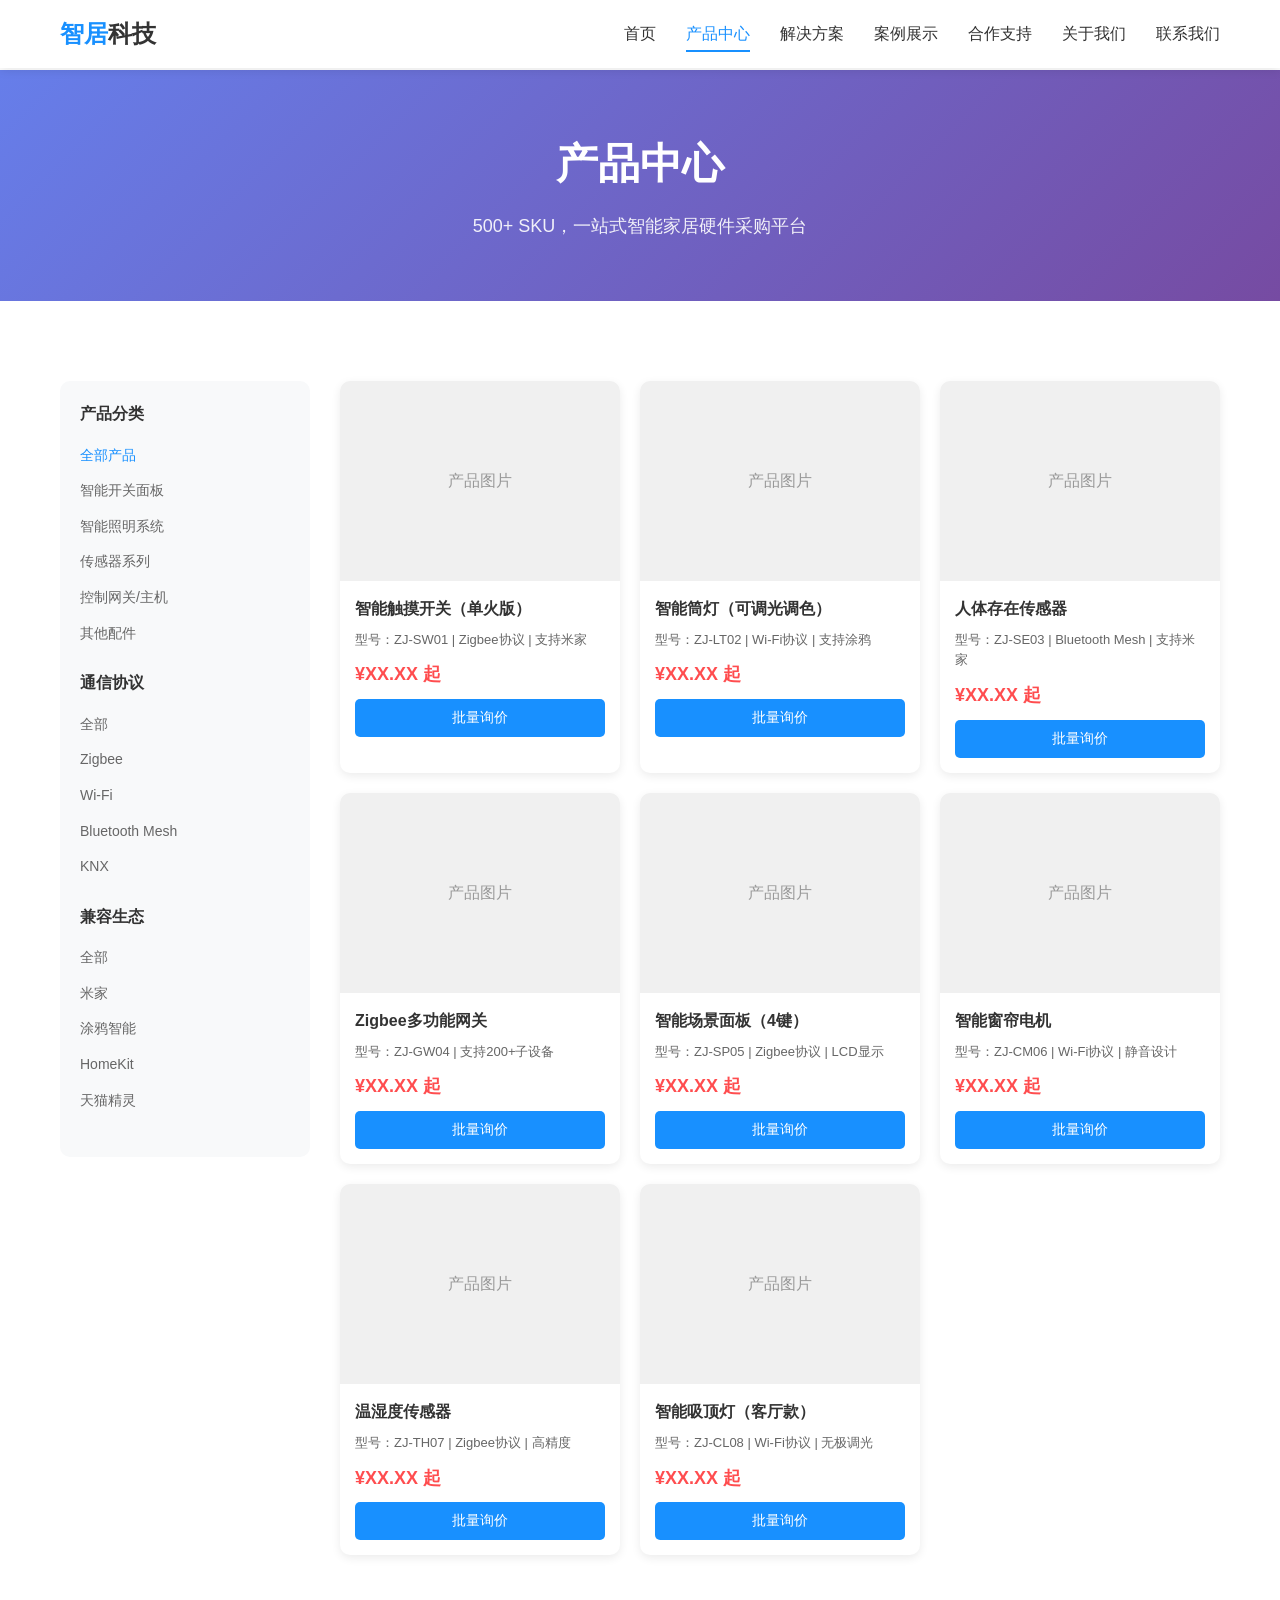
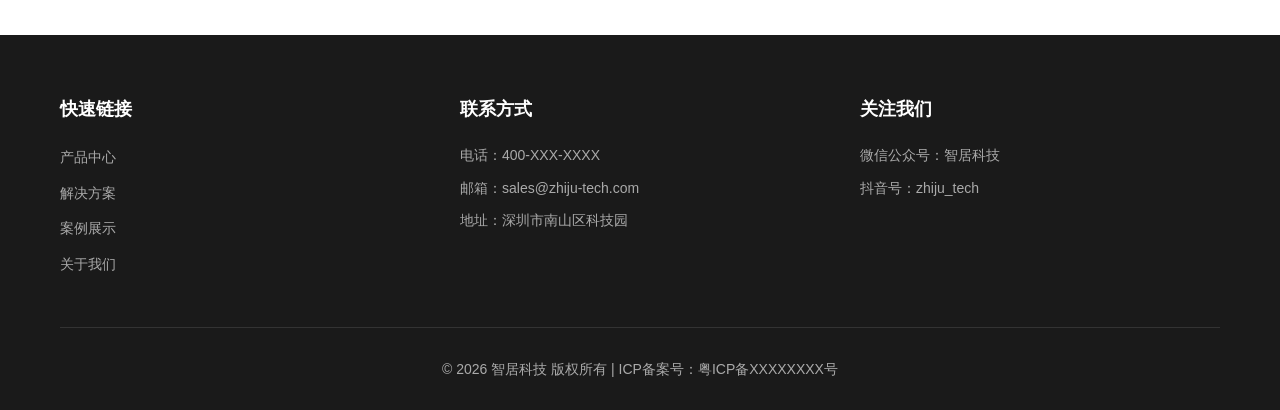
==== products.html @ 7bb169ee "Add files via upload" ====
<!DOCTYPE html>
<html lang="zh-CN">
<head>
    <meta charset="UTF-8">
    <meta name="viewport" content="width=device-width, initial-scale=1.0">
    <title>产品中心 - 智居科技</title>
    <meta name="description" content="智居科技产品中心，提供智能开关、灯具、传感器、网关等全系列产品，支持批量询价。">
    <link rel="stylesheet" href="css/style.css">
</head>
<body>
    <!-- 顶部导航栏 -->
    <header class="header">
        <div class="nav-container">
            <a href="index.html" class="logo">智居<span>科技</span></a>
            <nav>
                <ul class="nav-menu">
                    <li><a href="index.html">首页</a></li>
                    <li><a href="products.html" class="active">产品中心</a></li>
                    <li><a href="solutions.html">解决方案</a></li>
                    <li><a href="cases.html">案例展示</a></li>
                    <li><a href="support.html">合作支持</a></li>
                    <li><a href="about.html">关于我们</a></li>
                    <li><a href="contact.html">联系我们</a></li>
                </ul>
            </nav>
            <div class="mobile-menu-toggle">☰</div>
        </div>
    </header>

    <!-- 页面标题 -->
    <section class="page-header">
        <div class="container">
            <h1>产品中心</h1>
            <p>500+ SKU，一站式智能家居硬件采购平台</p>
        </div>
    </section>

    <!-- 产品列表区 -->
    <section class="page-content">
        <div class="container">
            <div class="products-layout">
                <!-- 左侧筛选栏 -->
                <aside class="filter-sidebar">
                    <div class="filter-group">
                        <h3>产品分类</h3>
                        <ul>
                            <li><a href="#" class="active">全部产品</a></li>
                            <li><a href="#">智能开关面板</a></li>
                            <li><a href="#">智能照明系统</a></li>
                            <li><a href="#">传感器系列</a></li>
                            <li><a href="#">控制网关/主机</a></li>
                            <li><a href="#">其他配件</a></li>
                        </ul>
                    </div>
                    <div class="filter-group">
                        <h3>通信协议</h3>
                        <ul>
                            <li><a href="#">全部</a></li>
                            <li><a href="#">Zigbee</a></li>
                            <li><a href="#">Wi-Fi</a></li>
                            <li><a href="#">Bluetooth Mesh</a></li>
                            <li><a href="#">KNX</a></li>
                        </ul>
                    </div>
                    <div class="filter-group">
                        <h3>兼容生态</h3>
                        <ul>
                            <li><a href="#">全部</a></li>
                            <li><a href="#">米家</a></li>
                            <li><a href="#">涂鸦智能</a></li>
                            <li><a href="#">HomeKit</a></li>
                            <li><a href="#">天猫精灵</a></li>
                        </ul>
                    </div>
                </aside>

                <!-- 产品列表 -->
                <div class="products-grid">
                    <!-- 产品卡片1 -->
                    <div class="product-card">
                        <div class="product-image">产品图片</div>
                        <div class="product-info">
                            <h3>智能触摸开关（单火版）</h3>
                            <p class="product-specs">型号：ZJ-SW01 | Zigbee协议 | 支持米家</p>
                            <p class="product-price">¥XX.XX 起</p>
                            <button class="product-btn">批量询价</button>
                        </div>
                    </div>

                    <!-- 产品卡片2 -->
                    <div class="product-card">
                        <div class="product-image">产品图片</div>
                        <div class="product-info">
                            <h3>智能筒灯（可调光调色）</h3>
                            <p class="product-specs">型号：ZJ-LT02 | Wi-Fi协议 | 支持涂鸦</p>
                            <p class="product-price">¥XX.XX 起</p>
                            <button class="product-btn">批量询价</button>
                        </div>
                    </div>

                    <!-- 产品卡片3 -->
                    <div class="product-card">
                        <div class="product-image">产品图片</div>
                        <div class="product-info">
                            <h3>人体存在传感器</h3>
                            <p class="product-specs">型号：ZJ-SE03 | Bluetooth Mesh | 支持米家</p>
                            <p class="product-price">¥XX.XX 起</p>
                            <button class="product-btn">批量询价</button>
                        </div>
                    </div>

                    <!-- 产品卡片4 -->
                    <div class="product-card">
                        <div class="product-image">产品图片</div>
                        <div class="product-info">
                            <h3>Zigbee多功能网关</h3>
                            <p class="product-specs">型号：ZJ-GW04 | 支持200+子设备</p>
                            <p class="product-price">¥XX.XX 起</p>
                            <button class="product-btn">批量询价</button>
                        </div>
                    </div>

                    <!-- 产品卡片5 -->
                    <div class="product-card">
                        <div class="product-image">产品图片</div>
                        <div class="product-info">
                            <h3>智能场景面板（4键）</h3>
                            <p class="product-specs">型号：ZJ-SP05 | Zigbee协议 | LCD显示</p>
                            <p class="product-price">¥XX.XX 起</p>
                            <button class="product-btn">批量询价</button>
                        </div>
                    </div>

                    <!-- 产品卡片6 -->
                    <div class="product-card">
                        <div class="product-image">产品图片</div>
                        <div class="product-info">
                            <h3>智能窗帘电机</h3>
                            <p class="product-specs">型号：ZJ-CM06 | Wi-Fi协议 | 静音设计</p>
                            <p class="product-price">¥XX.XX 起</p>
                            <button class="product-btn">批量询价</button>
                        </div>
                    </div>

                    <!-- 产品卡片7 -->
                    <div class="product-card">
                        <div class="product-image">产品图片</div>
                        <div class="product-info">
                            <h3>温湿度传感器</h3>
                            <p class="product-specs">型号：ZJ-TH07 | Zigbee协议 | 高精度</p>
                            <p class="product-price">¥XX.XX 起</p>
                            <button class="product-btn">批量询价</button>
                        </div>
                    </div>

                    <!-- 产品卡片8 -->
                    <div class="product-card">
                        <div class="product-image">产品图片</div>
                        <div class="product-info">
                            <h3>智能吸顶灯（客厅款）</h3>
                            <p class="product-specs">型号：ZJ-CL08 | Wi-Fi协议 | 无极调光</p>
                            <p class="product-price">¥XX.XX 起</p>
                            <button class="product-btn">批量询价</button>
                        </div>
                    </div>
                </div>
            </div>
        </div>
    </section>

    <!-- Footer -->
    <footer class="footer">
        <div class="container">
            <div class="footer-content">
                <div class="footer-section">
                    <h3>快速链接</h3>
                    <ul>
                        <li><a href="products.html">产品中心</a></li>
                        <li><a href="solutions.html">解决方案</a></li>
                        <li><a href="cases.html">案例展示</a></li>
                        <li><a href="about.html">关于我们</a></li>
                    </ul>
                </div>
                <div class="footer-section">
                    <h3>联系方式</h3>
                    <p>电话：400-XXX-XXXX</p>
                    <p>邮箱：sales@zhiju-tech.com</p>
                    <p>地址：深圳市南山区科技园</p>
                </div>
                <div class="footer-section">
                    <h3>关注我们</h3>
                    <p>微信公众号：智居科技</p>
                    <p>抖音号：zhiju_tech</p>
                </div>
            </div>
            <div class="footer-bottom">
                <p>&copy; 2026 智居科技 版权所有 | ICP备案号：粤ICP备XXXXXXXX号</p>
            </div>
        </div>
    </footer>

    <script src="js/main.js"></script>
</body>
</html>
---- css/style.css ----
/* 全局样式重置 */
* {
    margin: 0;
    padding: 0;
    box-sizing: border-box;
}

body {
    font-family: 'Microsoft YaHei', 'PingFang SC', Arial, sans-serif;
    line-height: 1.6;
    color: #333;
    background-color: #fff;
}

a {
    text-decoration: none;
    color: inherit;
    transition: color 0.3s ease;
}

ul {
    list-style: none;
}

img {
    max-width: 100%;
    height: auto;
    display: block;
}

.container {
    max-width: 1200px;
    margin: 0 auto;
    padding: 0 20px;
}

/* 顶部导航栏 */
.header {
    background-color: #fff;
    box-shadow: 0 2px 10px rgba(0, 0, 0, 0.1);
    position: fixed;
    width: 100%;
    top: 0;
    left: 0;
    z-index: 1000;
}

.nav-container {
    display: flex;
    justify-content: space-between;
    align-items: center;
    padding: 15px 20px;
    max-width: 1200px;
    margin: 0 auto;
}

.logo {
    font-size: 24px;
    font-weight: bold;
    color: #1890ff;
}

.logo span {
    color: #333;
}

.nav-menu {
    display: flex;
    gap: 30px;
}

.nav-menu li a {
    font-size: 16px;
    color: #333;
    padding: 10px 0;
    position: relative;
}

.nav-menu li a:hover,
.nav-menu li a.active {
    color: #1890ff;
}

.nav-menu li a::after {
    content: '';
    position: absolute;
    bottom: 0;
    left: 0;
    width: 0;
    height: 2px;
    background-color: #1890ff;
    transition: width 0.3s ease;
}

.nav-menu li a:hover::after,
.nav-menu li a.active::after {
    width: 100%;
}

.mobile-menu-toggle {
    display: none;
    font-size: 24px;
    cursor: pointer;
    color: #333;
}

/* 首屏 Banner */
.hero {
    margin-top: 70px;
    background: linear-gradient(135deg, #667eea 0%, #764ba2 100%);
    color: #fff;
    padding: 100px 0;
    text-align: center;
}

.hero h1 {
    font-size: 48px;
    margin-bottom: 20px;
    font-weight: bold;
}

.hero p {
    font-size: 20px;
    margin-bottom: 40px;
    opacity: 0.9;
}

.hero-buttons {
    display: flex;
    gap: 20px;
    justify-content: center;
}

.btn {
    padding: 15px 40px;
    border-radius: 5px;
    font-size: 16px;
    font-weight: bold;
    cursor: pointer;
    transition: all 0.3s ease;
    border: none;
}

.btn-primary {
    background-color: #fff;
    color: #1890ff;
}

.btn-primary:hover {
    background-color: #f0f0f0;
    transform: translateY(-2px);
}

.btn-secondary {
    background-color: transparent;
    color: #fff;
    border: 2px solid #fff;
}

.btn-secondary:hover {
    background-color: #fff;
    color: #1890ff;
}

/* 核心优势区 */
.advantages {
    padding: 80px 0;
    background-color: #f8f9fa;
}

.section-title {
    text-align: center;
    font-size: 36px;
    margin-bottom: 50px;
    color: #333;
}

.advantages-grid {
    display: grid;
    grid-template-columns: repeat(auto-fit, minmax(250px, 1fr));
    gap: 30px;
}

.advantage-card {
    background-color: #fff;
    padding: 40px 30px;
    border-radius: 10px;
    text-align: center;
    box-shadow: 0 5px 15px rgba(0, 0, 0, 0.08);
    transition: transform 0.3s ease;
}

.advantage-card:hover {
    transform: translateY(-10px);
}

.advantage-icon {
    font-size: 48px;
    margin-bottom: 20px;
    color: #1890ff;
}

.advantage-card h3 {
    font-size: 20px;
    margin-bottom: 15px;
    color: #333;
}

.advantage-card p {
    font-size: 14px;
    color: #666;
    line-height: 1.8;
}

/* 产品分类入口 */
.categories {
    padding: 80px 0;
}

.categories-grid {
    display: grid;
    grid-template-columns: repeat(auto-fit, minmax(250px, 1fr));
    gap: 30px;
}

.category-card {
    position: relative;
    border-radius: 10px;
    overflow: hidden;
    box-shadow: 0 5px 15px rgba(0, 0, 0, 0.1);
    transition: transform 0.3s ease;
    height: 300px;
    background-color: #e0e0e0;
    display: flex;
    align-items: center;
    justify-content: center;
}

.category-card:hover {
    transform: scale(1.05);
}

.category-card .category-content {
    text-align: center;
    color: #fff;
    z-index: 2;
    position: relative;
}

.category-card h3 {
    font-size: 24px;
    margin-bottom: 10px;
}

.category-card p {
    font-size: 14px;
    opacity: 0.9;
}

.category-overlay {
    position: absolute;
    top: 0;
    left: 0;
    right: 0;
    bottom: 0;
    background: linear-gradient(to bottom, rgba(0,0,0,0.3), rgba(0,0,0,0.7));
    z-index: 1;
}

/* 案例展示区 */
.cases-section {
    padding: 80px 0;
    background-color: #f8f9fa;
}

.cases-grid {
    display: grid;
    grid-template-columns: repeat(auto-fit, minmax(300px, 1fr));
    gap: 30px;
}

.case-card {
    background-color: #fff;
    border-radius: 10px;
    overflow: hidden;
    box-shadow: 0 5px 15px rgba(0, 0, 0, 0.08);
    transition: transform 0.3s ease;
}

.case-card:hover {
    transform: translateY(-5px);
}

.case-image {
    height: 200px;
    background-color: #ddd;
    display: flex;
    align-items: center;
    justify-content: center;
    color: #999;
}

.case-content {
    padding: 20px;
}

.case-content h3 {
    font-size: 18px;
    margin-bottom: 10px;
    color: #333;
}

.case-content p {
    font-size: 14px;
    color: #666;
    margin-bottom: 15px;
}

.case-link {
    color: #1890ff;
    font-size: 14px;
    font-weight: bold;
}

/* 合作伙伴区 */
.partners {
    padding: 60px 0;
    text-align: center;
}

.partners-logos {
    display: flex;
    justify-content: center;
    align-items: center;
    gap: 40px;
    flex-wrap: wrap;
    margin-top: 30px;
}

.partner-logo {
    width: 120px;
    height: 60px;
    background-color: #f0f0f0;
    border-radius: 5px;
    display: flex;
    align-items: center;
    justify-content: center;
    color: #999;
    font-size: 12px;
}

/* 底部 CTA */
.cta-section {
    padding: 80px 0;
    background: linear-gradient(135deg, #667eea 0%, #764ba2 100%);
    color: #fff;
    text-align: center;
}

.cta-section h2 {
    font-size: 36px;
    margin-bottom: 20px;
}

.cta-section p {
    font-size: 18px;
    margin-bottom: 30px;
    opacity: 0.9;
}

/* Footer */
.footer {
    background-color: #1a1a1a;
    color: #fff;
    padding: 60px 0 30px;
}

.footer-content {
    display: grid;
    grid-template-columns: repeat(auto-fit, minmax(200px, 1fr));
    gap: 40px;
    margin-bottom: 40px;
}

.footer-section h3 {
    font-size: 18px;
    margin-bottom: 20px;
    color: #fff;
}

.footer-section ul li {
    margin-bottom: 10px;
}

.footer-section ul li a {
    color: #aaa;
    font-size: 14px;
    transition: color 0.3s ease;
}

.footer-section ul li a:hover {
    color: #1890ff;
}

.footer-section p {
    color: #aaa;
    font-size: 14px;
    margin-bottom: 10px;
}

.footer-bottom {
    border-top: 1px solid #333;
    padding-top: 30px;
    text-align: center;
    color: #aaa;
    font-size: 14px;
}

/* 页面通用样式 */
.page-header {
    margin-top: 70px;
    background: linear-gradient(135deg, #667eea 0%, #764ba2 100%);
    color: #fff;
    padding: 60px 0;
    text-align: center;
}

.page-header h1 {
    font-size: 42px;
    margin-bottom: 15px;
}

.page-header p {
    font-size: 18px;
    opacity: 0.9;
}

.page-content {
    padding: 80px 0;
}

/* 产品列表页样式 */
.products-layout {
    display: grid;
    grid-template-columns: 250px 1fr;
    gap: 30px;
}

.filter-sidebar {
    background-color: #f8f9fa;
    padding: 20px;
    border-radius: 10px;
    height: fit-content;
}

.filter-group {
    margin-bottom: 25px;
}

.filter-group h3 {
    font-size: 16px;
    margin-bottom: 15px;
    color: #333;
}

.filter-group ul li {
    margin-bottom: 10px;
}

.filter-group ul li a {
    color: #666;
    font-size: 14px;
    transition: color 0.3s ease;
}

.filter-group ul li a:hover,
.filter-group ul li a.active {
    color: #1890ff;
}

.products-grid {
    display: grid;
    grid-template-columns: repeat(auto-fill, minmax(250px, 1fr));
    gap: 20px;
}

.product-card {
    background-color: #fff;
    border-radius: 10px;
    overflow: hidden;
    box-shadow: 0 3px 10px rgba(0, 0, 0, 0.08);
    transition: transform 0.3s ease;
}

.product-card:hover {
    transform: translateY(-5px);
    box-shadow: 0 5px 20px rgba(0, 0, 0, 0.12);
}

.product-image {
    height: 200px;
    background-color: #f0f0f0;
    display: flex;
    align-items: center;
    justify-content: center;
    color: #999;
}

.product-info {
    padding: 15px;
}

.product-info h3 {
    font-size: 16px;
    margin-bottom: 8px;
    color: #333;
}

.product-specs {
    font-size: 13px;
    color: #666;
    margin-bottom: 10px;
}

.product-price {
    font-size: 18px;
    color: #ff4d4f;
    font-weight: bold;
    margin-bottom: 10px;
}

.product-btn {
    width: 100%;
    padding: 10px;
    background-color: #1890ff;
    color: #fff;
    border: none;
    border-radius: 5px;
    cursor: pointer;
    font-size: 14px;
    transition: background-color 0.3s ease;
}

.product-btn:hover {
    background-color: #096dd9;
}

/* 解决方案页样式 */
.solutions-grid {
    display: grid;
    grid-template-columns: repeat(auto-fit, minmax(300px, 1fr));
    gap: 30px;
}

.solution-card {
    background-color: #fff;
    border-radius: 10px;
    overflow: hidden;
    box-shadow: 0 5px 15px rgba(0, 0, 0, 0.08);
    transition: transform 0.3s ease;
}

.solution-card:hover {
    transform: translateY(-5px);
}

.solution-image {
    height: 220px;
    background-color: #e0e0e0;
    display: flex;
    align-items: center;
    justify-content: center;
    color: #999;
}

.solution-content {
    padding: 25px;
}

.solution-content h3 {
    font-size: 20px;
    margin-bottom: 15px;
    color: #333;
}

.solution-content p {
    font-size: 14px;
    color: #666;
    margin-bottom: 20px;
    line-height: 1.8;
}

.solution-features {
    margin-bottom: 20px;
}

.solution-features li {
    font-size: 14px;
    color: #666;
    margin-bottom: 8px;
    padding-left: 20px;
    position: relative;
}

.solution-features li::before {
    content: '✓';
    position: absolute;
    left: 0;
    color: #52c41a;
    font-weight: bold;
}

/* 案例详情页样式 */
.case-detail {
    max-width: 900px;
    margin: 0 auto;
}

.case-detail-header {
    margin-bottom: 40px;
}

.case-detail-header h2 {
    font-size: 32px;
    margin-bottom: 15px;
    color: #333;
}

.case-meta {
    display: flex;
    gap: 30px;
    color: #666;
    font-size: 14px;
    margin-bottom: 20px;
}

.case-images {
    display: grid;
    grid-template-columns: repeat(auto-fit, minmax(300px, 1fr));
    gap: 20px;
    margin-bottom: 40px;
}

.case-image-large {
    height: 300px;
    background-color: #f0f0f0;
    border-radius: 10px;
    display: flex;
    align-items: center;
    justify-content: center;
    color: #999;
}

.case-section {
    margin-bottom: 40px;
}

.case-section h3 {
    font-size: 24px;
    margin-bottom: 20px;
    color: #333;
    border-left: 4px solid #1890ff;
    padding-left: 15px;
}

.case-section p {
    font-size: 16px;
    color: #666;
    line-height: 1.8;
    margin-bottom: 15px;
}

.case-results {
    background-color: #f8f9fa;
    padding: 30px;
    border-radius: 10px;
    margin-top: 30px;
}

.result-item {
    display: flex;
    align-items: center;
    gap: 15px;
    margin-bottom: 20px;
}

.result-number {
    font-size: 36px;
    font-weight: bold;
    color: #1890ff;
}

.result-label {
    font-size: 14px;
    color: #666;
}

/* 联系我们页样式 */
.contact-layout {
    display: grid;
    grid-template-columns: 1fr 1fr;
    gap: 50px;
}

.contact-info-section h2 {
    font-size: 28px;
    margin-bottom: 30px;
    color: #333;
}

.contact-item {
    display: flex;
    gap: 15px;
    margin-bottom: 25px;
}

.contact-icon {
    font-size: 24px;
    color: #1890ff;
    width: 40px;
    height: 40px;
    background-color: #e6f7ff;
    border-radius: 50%;
    display: flex;
    align-items: center;
    justify-content: center;
}

.contact-text h3 {
    font-size: 16px;
    margin-bottom: 5px;
    color: #333;
}

.contact-text p {
    font-size: 14px;
    color: #666;
}

.contact-form-section {
    background-color: #f8f9fa;
    padding: 40px;
    border-radius: 10px;
}

.contact-form-section h2 {
    font-size: 24px;
    margin-bottom: 30px;
    color: #333;
}

.form-group {
    margin-bottom: 20px;
}

.form-group label {
    display: block;
    font-size: 14px;
    color: #333;
    margin-bottom: 8px;
}

.form-group input,
.form-group textarea,
.form-group select {
    width: 100%;
    padding: 12px;
    border: 1px solid #ddd;
    border-radius: 5px;
    font-size: 14px;
    transition: border-color 0.3s ease;
}

.form-group input:focus,
.form-group textarea:focus,
.form-group select:focus {
    outline: none;
    border-color: #1890ff;
}

.form-group textarea {
    resize: vertical;
    min-height: 120px;
}

.submit-btn {
    width: 100%;
    padding: 15px;
    background-color: #1890ff;
    color: #fff;
    border: none;
    border-radius: 5px;
    font-size: 16px;
    font-weight: bold;
    cursor: pointer;
    transition: background-color 0.3s ease;
}

.submit-btn:hover {
    background-color: #096dd9;
}

.map-container {
    margin-top: 40px;
    height: 400px;
    background-color: #f0f0f0;
    border-radius: 10px;
    display: flex;
    align-items: center;
    justify-content: center;
    color: #999;
}

/* 响应式设计 */
@media (max-width: 768px) {
    .nav-menu {
        display: none;
        position: absolute;
        top: 70px;
        left: 0;
        right: 0;
        background-color: #fff;
        flex-direction: column;
        padding: 20px;
        box-shadow: 0 5px 10px rgba(0, 0, 0, 0.1);
    }

    .nav-menu.active {
        display: flex;
    }

    .mobile-menu-toggle {
        display: block;
    }

    .hero h1 {
        font-size: 32px;
    }

    .hero p {
        font-size: 16px;
    }

    .hero-buttons {
        flex-direction: column;
        align-items: center;
    }

    .products-layout {
        grid-template-columns: 1fr;
    }

    .filter-sidebar {
        order: -1;
    }

    .contact-layout {
        grid-template-columns: 1fr;
    }

    .section-title {
        font-size: 28px;
    }
}
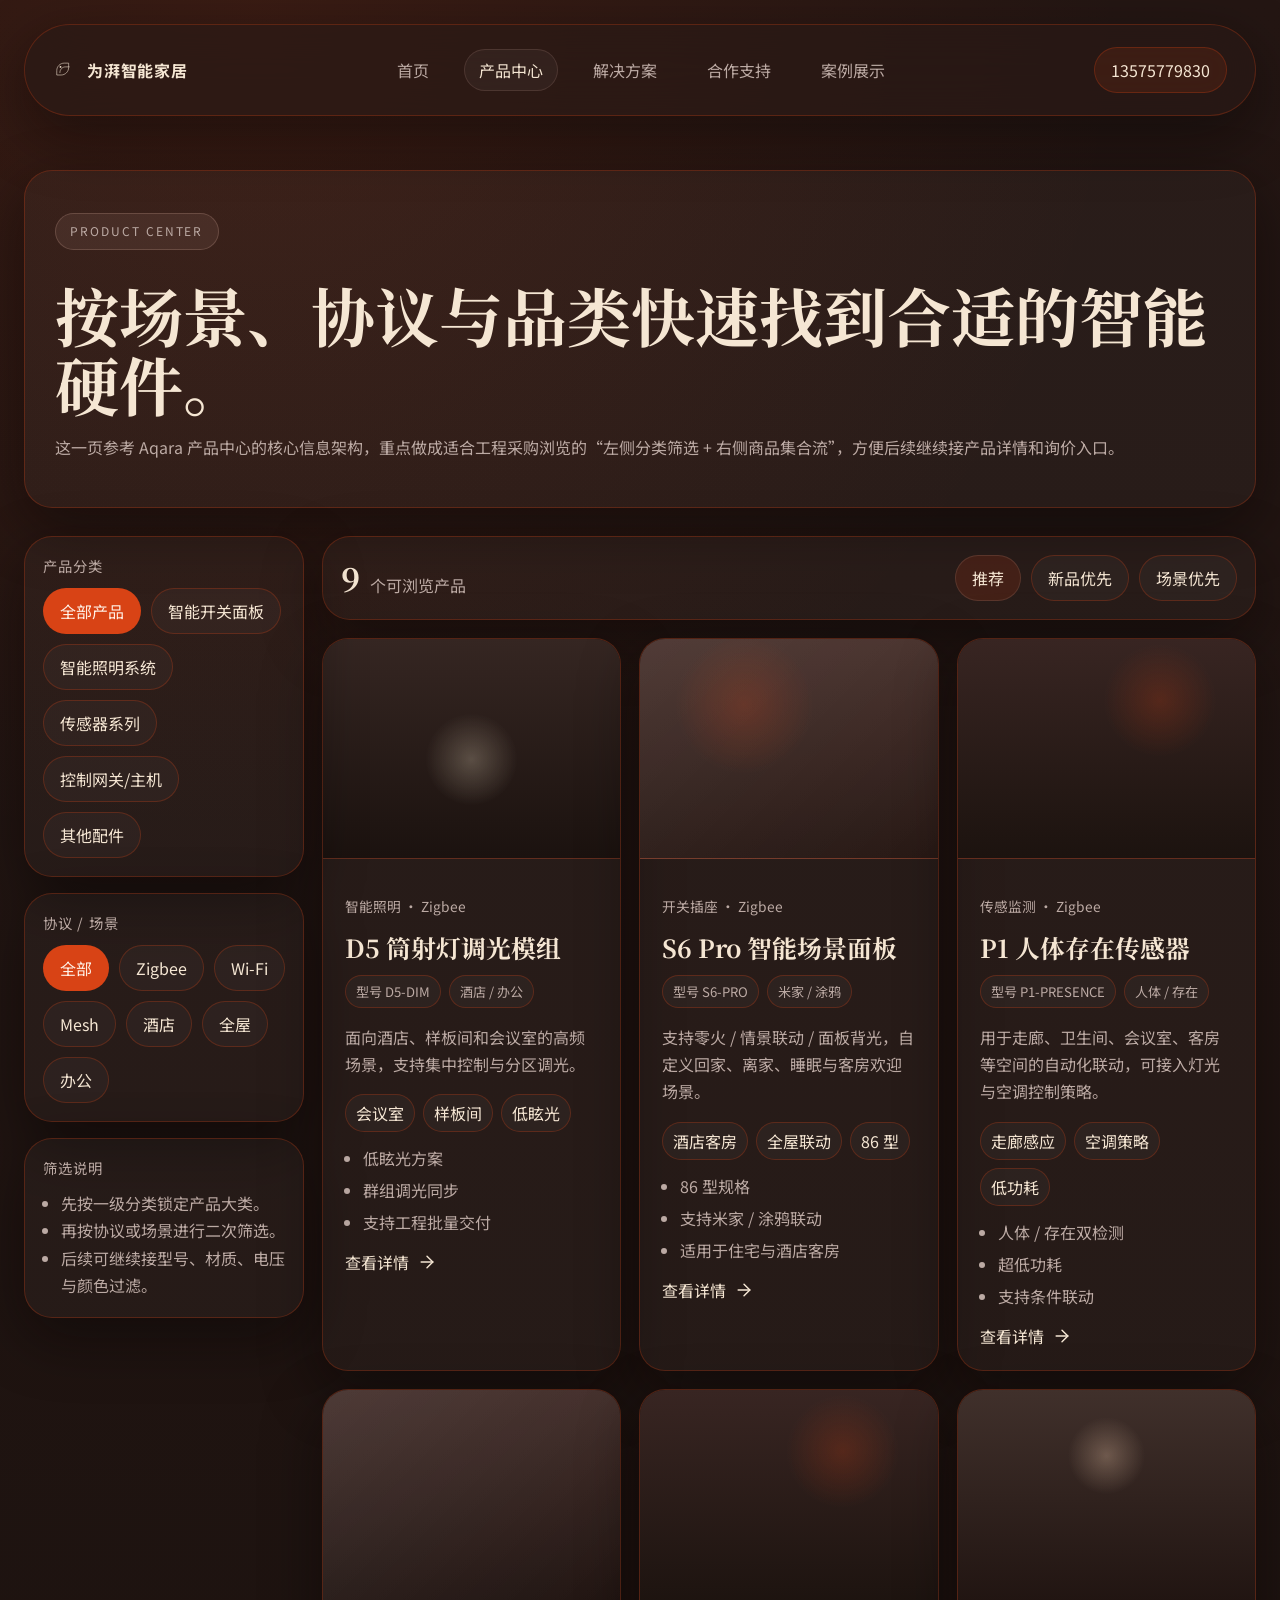
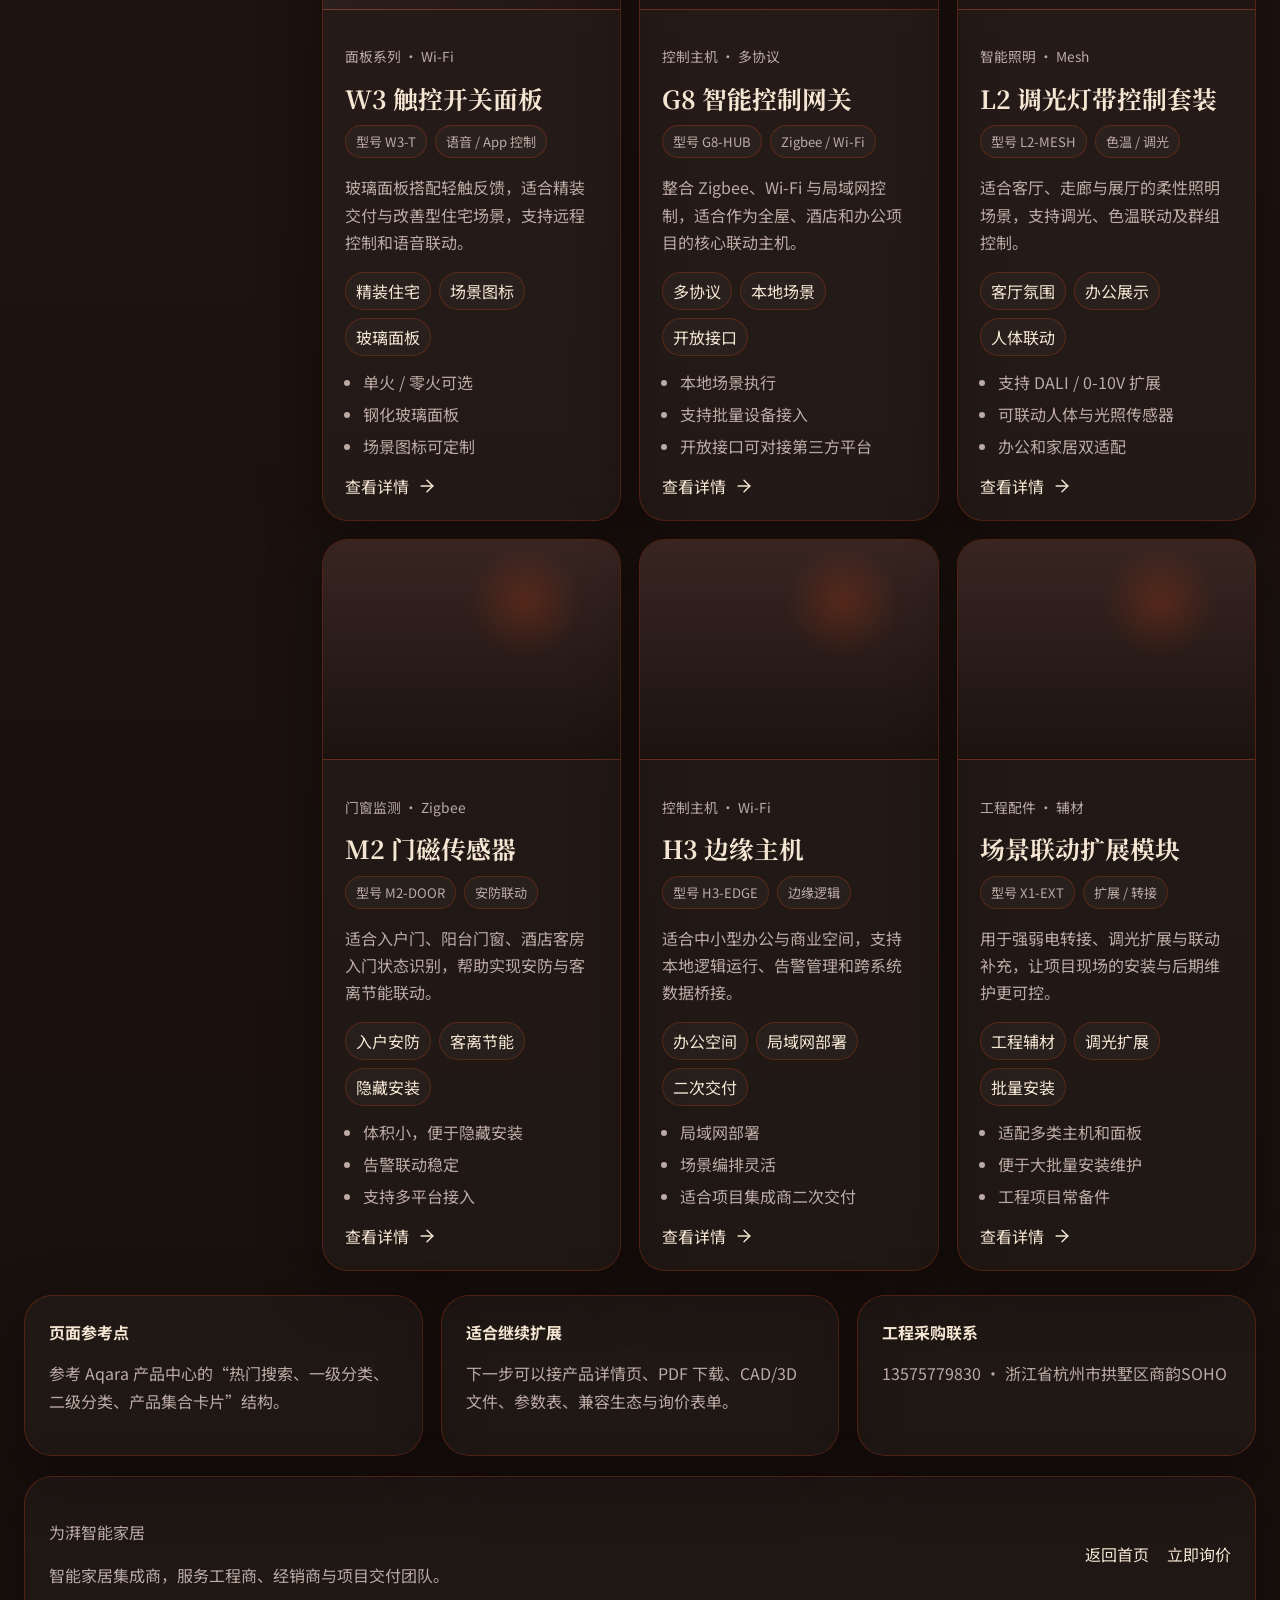
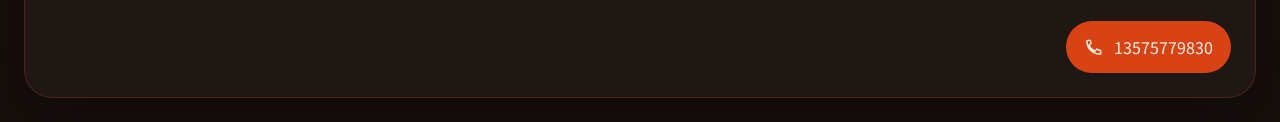
==== commit c990dd40: "Unify site navigation and add products page" ====
--- a/products.html
+++ b/products.html
@@ -1,204 +1,383 @@
 <!DOCTYPE html>
 <html lang="zh-CN">
 <head>
-    <meta charset="UTF-8">
-    <meta name="viewport" content="width=device-width, initial-scale=1.0">
-    <title>产品中心 - 智居科技</title>
-    <meta name="description" content="智居科技产品中心，提供智能开关、灯具、传感器、网关等全系列产品，支持批量询价。">
-    <link rel="stylesheet" href="css/style.css">
+  <meta charset="UTF-8">
+  <meta name="viewport" content="width=device-width, initial-scale=1.0">
+  <title>产品中心 | 为湃智能家居</title>
+  <meta name="description" content="为湃智能家居产品中心，覆盖智能开关面板、智能照明系统、传感器系列、控制网关/主机及工程配套附件，支持按协议、场景与品类快速筛选。">
+  <meta name="keywords" content="产品中心,智能开关,智能照明,传感器,网关,智能家居集成商">
+  <link rel="preconnect" href="https://fonts.googleapis.com">
+  <link rel="preconnect" href="https://fonts.gstatic.com" crossorigin>
+  <link href="https://fonts.googleapis.com/css2?family=Noto+Sans+SC:wght@400;500;700&family=Noto+Serif+SC:wght@500;700&family=Playfair+Display:wght@600;700&display=swap" rel="stylesheet">
+  <link rel="stylesheet" href="./products.css">
 </head>
 <body>
-    <!-- 顶部导航栏 -->
-    <header class="header">
-        <div class="nav-container">
-            <a href="index.html" class="logo">智居<span>科技</span></a>
-            <nav>
-                <ul class="nav-menu">
-                    <li><a href="index.html">首页</a></li>
-                    <li><a href="products.html" class="active">产品中心</a></li>
-                    <li><a href="solutions.html">解决方案</a></li>
-                    <li><a href="cases.html">案例展示</a></li>
-                    <li><a href="support.html">合作支持</a></li>
-                    <li><a href="about.html">关于我们</a></li>
-                    <li><a href="contact.html">联系我们</a></li>
-                </ul>
-            </nav>
-            <div class="mobile-menu-toggle">☰</div>
-        </div>
+  <svg xmlns="http://www.w3.org/2000/svg" style="display:none">
+    <symbol id="logo-mark" viewBox="0 0 64 64" fill="none">
+      <path d="M12 34C12 20.745 22.745 10 36 10H50V24C50 37.255 39.255 48 26 48H12V34Z" stroke="currentColor" stroke-width="1.8"/>
+      <path d="M22 40C22 30.059 30.059 22 40 22H52" stroke="currentColor" stroke-width="1.8" stroke-linecap="round"/>
+      <circle cx="24" cy="22" r="3" fill="currentColor"/>
+    </symbol>
+    <symbol id="nav-toggle" viewBox="0 0 24 24" fill="none">
+      <path d="M4 7H20" stroke="currentColor" stroke-width="1.8" stroke-linecap="round"/>
+      <path d="M4 12H20" stroke="currentColor" stroke-width="1.8" stroke-linecap="round"/>
+      <path d="M8 17H20" stroke="currentColor" stroke-width="1.8" stroke-linecap="round"/>
+    </symbol>
+    <symbol id="icon-search" viewBox="0 0 24 24" fill="none">
+      <circle cx="11" cy="11" r="6.5" stroke="currentColor" stroke-width="1.7"/>
+      <path d="M16 16L20 20" stroke="currentColor" stroke-width="1.7" stroke-linecap="round"/>
+    </symbol>
+    <symbol id="icon-arrow" viewBox="0 0 24 24" fill="none">
+      <path d="M5 12H19" stroke="currentColor" stroke-width="1.7" stroke-linecap="round"/>
+      <path d="M12 5L19 12L12 19" stroke="currentColor" stroke-width="1.7" stroke-linecap="round" stroke-linejoin="round"/>
+    </symbol>
+    <symbol id="icon-phone" viewBox="0 0 24 24" fill="none">
+      <path d="M7.5 4H4.5C3.948 4 3.5 4.448 3.5 5C3.5 13.56 10.44 20.5 19 20.5C19.552 20.5 20 20.052 20 19.5V16.5L15.5 14.5L13 17C9.9 15.7 7.3 13.1 6 10L8.5 7.5L7.5 4Z" stroke="currentColor" stroke-width="1.7" stroke-linecap="round" stroke-linejoin="round"/>
+    </symbol>
+  </svg>
+
+  <div class="catalog-page">
+    <header class="catalog-topbar">
+      <a class="catalog-brand" href="./index.html">
+        <svg aria-hidden="true"><use href="#logo-mark"></use></svg>
+        <span>为湃智能家居</span>
+      </a>
+      <nav class="catalog-nav">
+        <a href="./index.html">首页</a>
+        <a href="./products.html" class="is-active">产品中心</a>
+        <a href="./index.html#solutions">解决方案</a>
+        <a href="./index.html#partners">合作支持</a>
+        <a href="./index.html#cases">案例展示</a>
+      </nav>
+      <a class="catalog-call" href="tel:13575779830">13575779830</a>
+      <button class="catalog-menu-toggle" type="button" aria-expanded="false" aria-label="打开菜单">
+        <svg aria-hidden="true"><use href="#nav-toggle"></use></svg>
+      </button>
     </header>
 
-    <!-- 页面标题 -->
-    <section class="page-header">
-        <div class="container">
-            <h1>产品中心</h1>
-            <p>500+ SKU，一站式智能家居硬件采购平台</p>
-        </div>
-    </section>
-
-    <!-- 产品列表区 -->
-    <section class="page-content">
-        <div class="container">
-            <div class="products-layout">
-                <!-- 左侧筛选栏 -->
-                <aside class="filter-sidebar">
-                    <div class="filter-group">
-                        <h3>产品分类</h3>
-                        <ul>
-                            <li><a href="#" class="active">全部产品</a></li>
-                            <li><a href="#">智能开关面板</a></li>
-                            <li><a href="#">智能照明系统</a></li>
-                            <li><a href="#">传感器系列</a></li>
-                            <li><a href="#">控制网关/主机</a></li>
-                            <li><a href="#">其他配件</a></li>
-                        </ul>
-                    </div>
-                    <div class="filter-group">
-                        <h3>通信协议</h3>
-                        <ul>
-                            <li><a href="#">全部</a></li>
-                            <li><a href="#">Zigbee</a></li>
-                            <li><a href="#">Wi-Fi</a></li>
-                            <li><a href="#">Bluetooth Mesh</a></li>
-                            <li><a href="#">KNX</a></li>
-                        </ul>
-                    </div>
-                    <div class="filter-group">
-                        <h3>兼容生态</h3>
-                        <ul>
-                            <li><a href="#">全部</a></li>
-                            <li><a href="#">米家</a></li>
-                            <li><a href="#">涂鸦智能</a></li>
-                            <li><a href="#">HomeKit</a></li>
-                            <li><a href="#">天猫精灵</a></li>
-                        </ul>
-                    </div>
-                </aside>
-
-                <!-- 产品列表 -->
-                <div class="products-grid">
-                    <!-- 产品卡片1 -->
-                    <div class="product-card">
-                        <div class="product-image">产品图片</div>
-                        <div class="product-info">
-                            <h3>智能触摸开关（单火版）</h3>
-                            <p class="product-specs">型号：ZJ-SW01 | Zigbee协议 | 支持米家</p>
-                            <p class="product-price">¥XX.XX 起</p>
-                            <button class="product-btn">批量询价</button>
-                        </div>
-                    </div>
-
-                    <!-- 产品卡片2 -->
-                    <div class="product-card">
-                        <div class="product-image">产品图片</div>
-                        <div class="product-info">
-                            <h3>智能筒灯（可调光调色）</h3>
-                            <p class="product-specs">型号：ZJ-LT02 | Wi-Fi协议 | 支持涂鸦</p>
-                            <p class="product-price">¥XX.XX 起</p>
-                            <button class="product-btn">批量询价</button>
-                        </div>
-                    </div>
-
-                    <!-- 产品卡片3 -->
-                    <div class="product-card">
-                        <div class="product-image">产品图片</div>
-                        <div class="product-info">
-                            <h3>人体存在传感器</h3>
-                            <p class="product-specs">型号：ZJ-SE03 | Bluetooth Mesh | 支持米家</p>
-                            <p class="product-price">¥XX.XX 起</p>
-                            <button class="product-btn">批量询价</button>
-                        </div>
-                    </div>
-
-                    <!-- 产品卡片4 -->
-                    <div class="product-card">
-                        <div class="product-image">产品图片</div>
-                        <div class="product-info">
-                            <h3>Zigbee多功能网关</h3>
-                            <p class="product-specs">型号：ZJ-GW04 | 支持200+子设备</p>
-                            <p class="product-price">¥XX.XX 起</p>
-                            <button class="product-btn">批量询价</button>
-                        </div>
-                    </div>
-
-                    <!-- 产品卡片5 -->
-                    <div class="product-card">
-                        <div class="product-image">产品图片</div>
-                        <div class="product-info">
-                            <h3>智能场景面板（4键）</h3>
-                            <p class="product-specs">型号：ZJ-SP05 | Zigbee协议 | LCD显示</p>
-                            <p class="product-price">¥XX.XX 起</p>
-                            <button class="product-btn">批量询价</button>
-                        </div>
-                    </div>
-
-                    <!-- 产品卡片6 -->
-                    <div class="product-card">
-                        <div class="product-image">产品图片</div>
-                        <div class="product-info">
-                            <h3>智能窗帘电机</h3>
-                            <p class="product-specs">型号：ZJ-CM06 | Wi-Fi协议 | 静音设计</p>
-                            <p class="product-price">¥XX.XX 起</p>
-                            <button class="product-btn">批量询价</button>
-                        </div>
-                    </div>
-
-                    <!-- 产品卡片7 -->
-                    <div class="product-card">
-                        <div class="product-image">产品图片</div>
-                        <div class="product-info">
-                            <h3>温湿度传感器</h3>
-                            <p class="product-specs">型号：ZJ-TH07 | Zigbee协议 | 高精度</p>
-                            <p class="product-price">¥XX.XX 起</p>
-                            <button class="product-btn">批量询价</button>
-                        </div>
-                    </div>
-
-                    <!-- 产品卡片8 -->
-                    <div class="product-card">
-                        <div class="product-image">产品图片</div>
-                        <div class="product-info">
-                            <h3>智能吸顶灯（客厅款）</h3>
-                            <p class="product-specs">型号：ZJ-CL08 | Wi-Fi协议 | 无极调光</p>
-                            <p class="product-price">¥XX.XX 起</p>
-                            <button class="product-btn">批量询价</button>
-                        </div>
-                    </div>
-                </div>
+    <div class="catalog-nav-overlay" aria-hidden="true">
+      <div class="catalog-nav-overlay__inner">
+        <a href="./index.html" class="catalog-nav-item">首页</a>
+        <a href="./products.html" class="catalog-nav-item">产品中心</a>
+        <a href="./index.html#solutions" class="catalog-nav-item">解决方案</a>
+        <a href="./index.html#partners" class="catalog-nav-item">合作支持</a>
+        <a href="./index.html#cases" class="catalog-nav-item">案例展示</a>
+        <a href="./index.html#contact" class="catalog-nav-item">立即询价</a>
+      </div>
+    </div>
+
+    <main>
+      <section class="catalog-hero">
+        <div class="catalog-hero__copy">
+          <p class="eyebrow">PRODUCT CENTER</p>
+          <h1>按场景、协议与品类快速找到合适的智能硬件。</h1>
+          <p>这一页参考 Aqara 产品中心的核心信息架构，重点做成适合工程采购浏览的“左侧分类筛选 + 右侧商品集合流”，方便后续继续接产品详情和询价入口。</p>
+        </div>
+      </section>
+
+      <section class="catalog-shell">
+        <aside class="catalog-sidebar">
+          <div class="filter-block">
+            <p class="filter-block__title">产品分类</p>
+            <div class="primary-tabs">
+              <button class="tab-button is-active" data-filter="all">全部产品</button>
+              <button class="tab-button" data-filter="switch">智能开关面板</button>
+              <button class="tab-button" data-filter="lighting">智能照明系统</button>
+              <button class="tab-button" data-filter="sensor">传感器系列</button>
+              <button class="tab-button" data-filter="gateway">控制网关/主机</button>
+              <button class="tab-button" data-filter="accessory">其他配件</button>
             </div>
-        </div>
-    </section>
-
-    <!-- Footer -->
-    <footer class="footer">
-        <div class="container">
-            <div class="footer-content">
-                <div class="footer-section">
-                    <h3>快速链接</h3>
-                    <ul>
-                        <li><a href="products.html">产品中心</a></li>
-                        <li><a href="solutions.html">解决方案</a></li>
-                        <li><a href="cases.html">案例展示</a></li>
-                        <li><a href="about.html">关于我们</a></li>
-                    </ul>
-                </div>
-                <div class="footer-section">
-                    <h3>联系方式</h3>
-                    <p>电话：400-XXX-XXXX</p>
-                    <p>邮箱：sales@zhiju-tech.com</p>
-                    <p>地址：深圳市南山区科技园</p>
-                </div>
-                <div class="footer-section">
-                    <h3>关注我们</h3>
-                    <p>微信公众号：智居科技</p>
-                    <p>抖音号：zhiju_tech</p>
-                </div>
+          </div>
+
+          <div class="filter-block">
+            <p class="filter-block__title">协议 / 场景</p>
+            <div class="sub-tabs">
+              <button class="chip is-active" data-sub="all">全部</button>
+              <button class="chip" data-sub="zigbee">Zigbee</button>
+              <button class="chip" data-sub="wifi">Wi‑Fi</button>
+              <button class="chip" data-sub="mesh">Mesh</button>
+              <button class="chip" data-sub="hotel">酒店</button>
+              <button class="chip" data-sub="home">全屋</button>
+              <button class="chip" data-sub="office">办公</button>
             </div>
-            <div class="footer-bottom">
-                <p>&copy; 2026 智居科技 版权所有 | ICP备案号：粤ICP备XXXXXXXX号</p>
+          </div>
+
+          <div class="filter-block filter-block--notes">
+            <p class="filter-block__title">筛选说明</p>
+            <ul>
+              <li>先按一级分类锁定产品大类。</li>
+              <li>再按协议或场景进行二次筛选。</li>
+              <li>后续可继续接型号、材质、电压与颜色过滤。</li>
+            </ul>
+          </div>
+        </aside>
+
+        <div class="catalog-main">
+          <section class="catalog-toolbar">
+            <div class="catalog-toolbar__meta">
+              <strong id="resultCount">9</strong>
+              <span>个可浏览产品</span>
             </div>
-        </div>
+            <div class="catalog-toolbar__actions">
+              <button class="sort-button is-active" data-sort="default">推荐</button>
+              <button class="sort-button" data-sort="new">新品优先</button>
+              <button class="sort-button" data-sort="scene">场景优先</button>
+            </div>
+          </section>
+
+          <section class="catalog-grid" id="catalogGrid">
+            <article class="product-card" data-category="switch" data-sub="zigbee hotel home" data-order="2">
+              <div class="product-card__visual visual-switch"></div>
+              <div class="product-card__body">
+                <p class="product-card__tag">开关插座 · Zigbee</p>
+                <h3>S6 Pro 智能场景面板</h3>
+                <div class="product-card__meta">
+                  <span>型号 S6-PRO</span>
+                  <span>米家 / 涂鸦</span>
+                </div>
+                <p>支持零火 / 情景联动 / 面板背光，自定义回家、离家、睡眠与客房欢迎场景。</p>
+                <div class="product-card__chips">
+                  <span>酒店客房</span>
+                  <span>全屋联动</span>
+                  <span>86 型</span>
+                </div>
+                <ul>
+                  <li>86 型规格</li>
+                  <li>支持米家 / 涂鸦联动</li>
+                  <li>适用于住宅与酒店客房</li>
+                </ul>
+                <a href="#contactPanel">查看详情 <svg aria-hidden="true"><use href="#icon-arrow"></use></svg></a>
+              </div>
+            </article>
+
+            <article class="product-card" data-category="switch" data-sub="wifi home" data-order="4">
+              <div class="product-card__visual visual-panel"></div>
+              <div class="product-card__body">
+                <p class="product-card__tag">面板系列 · Wi‑Fi</p>
+                <h3>W3 触控开关面板</h3>
+                <div class="product-card__meta">
+                  <span>型号 W3-T</span>
+                  <span>语音 / App 控制</span>
+                </div>
+                <p>玻璃面板搭配轻触反馈，适合精装交付与改善型住宅场景，支持远程控制和语音联动。</p>
+                <div class="product-card__chips">
+                  <span>精装住宅</span>
+                  <span>场景图标</span>
+                  <span>玻璃面板</span>
+                </div>
+                <ul>
+                  <li>单火 / 零火可选</li>
+                  <li>钢化玻璃面板</li>
+                  <li>场景图标可定制</li>
+                </ul>
+                <a href="#contactPanel">查看详情 <svg aria-hidden="true"><use href="#icon-arrow"></use></svg></a>
+              </div>
+            </article>
+
+            <article class="product-card" data-category="lighting" data-sub="mesh home office" data-order="6">
+              <div class="product-card__visual visual-light"></div>
+              <div class="product-card__body">
+                <p class="product-card__tag">智能照明 · Mesh</p>
+                <h3>L2 调光灯带控制套装</h3>
+                <div class="product-card__meta">
+                  <span>型号 L2-MESH</span>
+                  <span>色温 / 调光</span>
+                </div>
+                <p>适合客厅、走廊与展厅的柔性照明场景，支持调光、色温联动及群组控制。</p>
+                <div class="product-card__chips">
+                  <span>客厅氛围</span>
+                  <span>办公展示</span>
+                  <span>人体联动</span>
+                </div>
+                <ul>
+                  <li>支持 DALI / 0-10V 扩展</li>
+                  <li>可联动人体与光照传感器</li>
+                  <li>办公和家居双适配</li>
+                </ul>
+                <a href="#contactPanel">查看详情 <svg aria-hidden="true"><use href="#icon-arrow"></use></svg></a>
+              </div>
+            </article>
+
+            <article class="product-card" data-category="lighting" data-sub="zigbee hotel office" data-order="1">
+              <div class="product-card__visual visual-downlight"></div>
+              <div class="product-card__body">
+                <p class="product-card__tag">智能照明 · Zigbee</p>
+                <h3>D5 筒射灯调光模组</h3>
+                <div class="product-card__meta">
+                  <span>型号 D5-DIM</span>
+                  <span>酒店 / 办公</span>
+                </div>
+                <p>面向酒店、样板间和会议室的高频场景，支持集中控制与分区调光。</p>
+                <div class="product-card__chips">
+                  <span>会议室</span>
+                  <span>样板间</span>
+                  <span>低眩光</span>
+                </div>
+                <ul>
+                  <li>低眩光方案</li>
+                  <li>群组调光同步</li>
+                  <li>支持工程批量交付</li>
+                </ul>
+                <a href="#contactPanel">查看详情 <svg aria-hidden="true"><use href="#icon-arrow"></use></svg></a>
+              </div>
+            </article>
+
+            <article class="product-card" data-category="sensor" data-sub="zigbee hotel home office" data-order="3">
+              <div class="product-card__visual visual-sensor"></div>
+              <div class="product-card__body">
+                <p class="product-card__tag">传感监测 · Zigbee</p>
+                <h3>P1 人体存在传感器</h3>
+                <div class="product-card__meta">
+                  <span>型号 P1-PRESENCE</span>
+                  <span>人体 / 存在</span>
+                </div>
+                <p>用于走廊、卫生间、会议室、客房等空间的自动化联动，可接入灯光与空调控制策略。</p>
+                <div class="product-card__chips">
+                  <span>走廊感应</span>
+                  <span>空调策略</span>
+                  <span>低功耗</span>
+                </div>
+                <ul>
+                  <li>人体 / 存在双检测</li>
+                  <li>超低功耗</li>
+                  <li>支持条件联动</li>
+                </ul>
+                <a href="#contactPanel">查看详情 <svg aria-hidden="true"><use href="#icon-arrow"></use></svg></a>
+              </div>
+            </article>
+
+            <article class="product-card" data-category="sensor" data-sub="zigbee home hotel" data-order="7">
+              <div class="product-card__visual visual-door"></div>
+              <div class="product-card__body">
+                <p class="product-card__tag">门窗监测 · Zigbee</p>
+                <h3>M2 门磁传感器</h3>
+                <div class="product-card__meta">
+                  <span>型号 M2-DOOR</span>
+                  <span>安防联动</span>
+                </div>
+                <p>适合入户门、阳台门窗、酒店客房入门状态识别，帮助实现安防与客离节能联动。</p>
+                <div class="product-card__chips">
+                  <span>入户安防</span>
+                  <span>客离节能</span>
+                  <span>隐藏安装</span>
+                </div>
+                <ul>
+                  <li>体积小，便于隐藏安装</li>
+                  <li>告警联动稳定</li>
+                  <li>支持多平台接入</li>
+                </ul>
+                <a href="#contactPanel">查看详情 <svg aria-hidden="true"><use href="#icon-arrow"></use></svg></a>
+              </div>
+            </article>
+
+            <article class="product-card" data-category="gateway" data-sub="zigbee wifi hotel office home" data-order="5">
+              <div class="product-card__visual visual-gateway"></div>
+              <div class="product-card__body">
+                <p class="product-card__tag">控制主机 · 多协议</p>
+                <h3>G8 智能控制网关</h3>
+                <div class="product-card__meta">
+                  <span>型号 G8-HUB</span>
+                  <span>Zigbee / Wi‑Fi</span>
+                </div>
+                <p>整合 Zigbee、Wi‑Fi 与局域网控制，适合作为全屋、酒店和办公项目的核心联动主机。</p>
+                <div class="product-card__chips">
+                  <span>多协议</span>
+                  <span>本地场景</span>
+                  <span>开放接口</span>
+                </div>
+                <ul>
+                  <li>本地场景执行</li>
+                  <li>支持批量设备接入</li>
+                  <li>开放接口可对接第三方平台</li>
+                </ul>
+                <a href="#contactPanel">查看详情 <svg aria-hidden="true"><use href="#icon-arrow"></use></svg></a>
+              </div>
+            </article>
+
+            <article class="product-card" data-category="gateway" data-sub="wifi office" data-order="8">
+              <div class="product-card__visual visual-host"></div>
+              <div class="product-card__body">
+                <p class="product-card__tag">控制主机 · Wi‑Fi</p>
+                <h3>H3 边缘主机</h3>
+                <div class="product-card__meta">
+                  <span>型号 H3-EDGE</span>
+                  <span>边缘逻辑</span>
+                </div>
+                <p>适合中小型办公与商业空间，支持本地逻辑运行、告警管理和跨系统数据桥接。</p>
+                <div class="product-card__chips">
+                  <span>办公空间</span>
+                  <span>局域网部署</span>
+                  <span>二次交付</span>
+                </div>
+                <ul>
+                  <li>局域网部署</li>
+                  <li>场景编排灵活</li>
+                  <li>适合项目集成商二次交付</li>
+                </ul>
+                <a href="#contactPanel">查看详情 <svg aria-hidden="true"><use href="#icon-arrow"></use></svg></a>
+              </div>
+            </article>
+
+            <article class="product-card" data-category="accessory" data-sub="home office" data-order="9">
+              <div class="product-card__visual visual-accessory"></div>
+              <div class="product-card__body">
+                <p class="product-card__tag">工程配件 · 辅材</p>
+                <h3>场景联动扩展模块</h3>
+                <div class="product-card__meta">
+                  <span>型号 X1-EXT</span>
+                  <span>扩展 / 转接</span>
+                </div>
+                <p>用于强弱电转接、调光扩展与联动补充，让项目现场的安装与后期维护更可控。</p>
+                <div class="product-card__chips">
+                  <span>工程辅材</span>
+                  <span>调光扩展</span>
+                  <span>批量安装</span>
+                </div>
+                <ul>
+                  <li>适配多类主机和面板</li>
+                  <li>便于大批量安装维护</li>
+                  <li>工程项目常备件</li>
+                </ul>
+                <a href="#contactPanel">查看详情 <svg aria-hidden="true"><use href="#icon-arrow"></use></svg></a>
+              </div>
+            </article>
+          </section>
+        </div>
+      </section>
+
+      <section class="catalog-summary">
+        <div class="summary-card">
+          <strong>页面参考点</strong>
+          <p>参考 Aqara 产品中心的“热门搜索、一级分类、二级分类、产品集合卡片”结构。</p>
+        </div>
+        <div class="summary-card">
+          <strong>适合继续扩展</strong>
+          <p>下一步可以接产品详情页、PDF 下载、CAD/3D 文件、参数表、兼容生态与询价表单。</p>
+        </div>
+        <div class="summary-card" id="contactPanel">
+          <strong>工程采购联系</strong>
+          <p><a href="tel:13575779830">13575779830</a> · 浙江省杭州市拱墅区商韵SOHO</p>
+        </div>
+      </section>
+    </main>
+
+    <footer class="catalog-footer">
+      <div>
+        <p class="catalog-footer__brand">为湃智能家居</p>
+        <p>智能家居集成商，服务工程商、经销商与项目交付团队。</p>
+      </div>
+      <div>
+        <a href="./index.html">返回首页</a>
+        <a href="./index.html#contact">立即询价</a>
+      </div>
+      <a class="float-call" href="tel:13575779830">
+        <svg aria-hidden="true"><use href="#icon-phone"></use></svg>
+        13575779830
+      </a>
     </footer>
-
-    <script src="js/main.js"></script>
+  </div>
+
+  <script src="https://cdnjs.cloudflare.com/ajax/libs/gsap/3.12.5/gsap.min.js"></script>
+  <script src="./products.js"></script>
 </body>
 </html>
--- a/products.css
+++ b/products.css
@@ -0,0 +1,514 @@
+:root {
+  --bg: #1b120f;
+  --bg-surface: #281915;
+  --surface: rgba(255, 255, 255, 0.04);
+  --surface-strong: rgba(255, 255, 255, 0.07);
+  --ink: #f5e6d3;
+  --muted: #bcaaa4;
+  --accent: #d84315;
+  --accent-soft: rgba(216, 67, 21, 0.16);
+  --line: rgba(216, 67, 21, 0.28);
+  --shadow: 0 20px 60px rgba(7, 4, 4, 0.45);
+  --display: "Noto Serif SC", "Playfair Display", serif;
+  --body: "Noto Sans SC", system-ui, sans-serif;
+}
+
+* { box-sizing: border-box; }
+html { scroll-behavior: smooth; }
+
+body {
+  margin: 0;
+  font-family: var(--body);
+  color: var(--ink);
+  background:
+    radial-gradient(circle at 20% 0%, rgba(216, 67, 21, 0.12), transparent 25%),
+    linear-gradient(180deg, #241613 0%, #17100d 100%);
+}
+
+a { color: inherit; text-decoration: none; }
+button, input { font: inherit; }
+
+.catalog-page {
+  min-height: 100vh;
+  padding: 24px;
+}
+
+.catalog-topbar {
+  position: sticky;
+  top: 18px;
+  z-index: 50;
+  display: grid;
+  grid-template-columns: auto 1fr auto;
+  gap: 24px;
+  align-items: center;
+  padding: 22px 28px;
+  border: 1px solid var(--line);
+  border-radius: 999px;
+  background: rgba(41, 26, 22, 0.64);
+  backdrop-filter: blur(24px);
+  box-shadow: var(--shadow);
+}
+
+.catalog-brand,
+.catalog-nav {
+  display: flex;
+  align-items: center;
+  gap: 14px;
+}
+
+.catalog-brand {
+  font-weight: 700;
+  letter-spacing: 0.05em;
+}
+
+.catalog-brand svg,
+.catalog-search svg,
+.product-card a svg,
+.float-call svg,
+.catalog-menu-toggle svg {
+  width: 20px;
+  height: 20px;
+}
+
+.catalog-nav {
+  justify-content: center;
+  gap: 20px;
+  color: var(--muted);
+}
+
+.catalog-nav a {
+  padding: 8px 14px;
+  border: 1px solid transparent;
+  border-radius: 999px;
+  transition: color 0.25s ease, opacity 0.25s ease, background 0.25s ease, border-color 0.25s ease;
+}
+
+.catalog-nav a.is-active,
+.catalog-nav a:hover {
+  color: var(--ink);
+  border-color: rgba(255, 204, 188, 0.12);
+  background: rgba(255, 255, 255, 0.04);
+}
+
+.catalog-call,
+.hot-key,
+.tab-button,
+.chip,
+.sort-button,
+.product-card a {
+  transition: all 0.25s ease;
+}
+
+.catalog-call {
+  padding: 10px 16px;
+  border-radius: 999px;
+  border: 1px solid var(--line);
+  background: rgba(216, 67, 21, 0.12);
+  color: var(--ink);
+}
+
+.catalog-menu-toggle {
+  display: none;
+  width: 54px;
+  height: 54px;
+  align-items: center;
+  justify-content: center;
+  border: 1px solid var(--line);
+  border-radius: 50%;
+  color: var(--ink);
+  background: rgba(255, 255, 255, 0.04);
+}
+
+.catalog-nav-overlay {
+  position: fixed;
+  inset: 0;
+  z-index: 90;
+  display: none;
+  align-items: center;
+  justify-content: center;
+  background:
+    radial-gradient(circle at 50% 20%, rgba(216, 67, 21, 0.24), transparent 34%),
+    rgba(23, 14, 11, 0.96);
+}
+
+.catalog-nav-overlay__inner {
+  display: grid;
+  gap: 18px;
+  text-align: center;
+}
+
+.catalog-nav-item {
+  font-family: var(--display);
+  font-size: clamp(2.4rem, 7vw, 5rem);
+  line-height: 1;
+}
+
+.catalog-hero {
+  display: block;
+  padding: 54px 0 28px;
+}
+
+.catalog-hero__copy,
+.filter-block,
+.catalog-toolbar,
+.product-card,
+.summary-card,
+.catalog-footer {
+  border: 1px solid var(--line);
+  box-shadow: var(--shadow);
+}
+
+.catalog-hero__copy,
+.filter-block,
+.catalog-toolbar,
+.summary-card,
+.catalog-footer {
+  background: rgba(255,255,255,0.03);
+  border-radius: 28px;
+}
+
+.catalog-hero__copy {
+  padding: 30px;
+}
+
+.eyebrow {
+  display: inline-flex;
+  padding: 0.45rem 0.9rem;
+  border: 1px solid rgba(255, 204, 188, 0.18);
+  border-radius: 999px;
+  background: rgba(255, 204, 188, 0.08);
+  color: var(--accent);
+  letter-spacing: 0.16em;
+  text-transform: uppercase;
+  font-size: 0.75rem;
+}
+
+.catalog-hero h1 {
+  margin: 18px 0 16px;
+  font-family: var(--display);
+  font-size: clamp(2.2rem, 5vw, 4.6rem);
+  line-height: 1.08;
+}
+
+.catalog-hero p,
+.catalog-search__hot,
+.product-card p,
+.summary-card p,
+.catalog-footer p,
+.filter-block--notes li {
+  color: var(--muted);
+  line-height: 1.7;
+}
+
+.hot-key:hover,
+.tab-button:hover,
+.chip:hover,
+.sort-button:hover {
+  transform: translateY(-1px);
+}
+
+.catalog-shell {
+  display: grid;
+  grid-template-columns: 280px minmax(0, 1fr);
+  gap: 18px;
+  align-items: start;
+}
+
+.catalog-sidebar {
+  position: sticky;
+  top: 118px;
+  display: grid;
+  gap: 16px;
+}
+
+.filter-block {
+  padding: 18px;
+}
+
+.filter-block__title {
+  margin: 0 0 12px;
+  color: var(--muted);
+  font-size: 0.9rem;
+  letter-spacing: 0.08em;
+}
+
+.filter-block--notes ul {
+  margin: 0;
+  padding-left: 18px;
+}
+
+.primary-tabs,
+.sub-tabs {
+  display: flex;
+  flex-wrap: wrap;
+  gap: 10px;
+}
+
+.catalog-main {
+  min-width: 0;
+}
+
+.catalog-toolbar {
+  display: flex;
+  justify-content: space-between;
+  align-items: center;
+  padding: 18px;
+  margin-bottom: 18px;
+}
+
+.catalog-toolbar__meta {
+  display: flex;
+  align-items: baseline;
+  gap: 10px;
+  color: var(--muted);
+}
+
+.catalog-toolbar__meta strong {
+  font-family: var(--display);
+  font-size: 2rem;
+  color: var(--ink);
+}
+
+.catalog-toolbar__actions {
+  display: flex;
+  flex-wrap: wrap;
+  gap: 10px;
+}
+
+.tab-button,
+.chip,
+.sort-button {
+  padding: 10px 16px;
+  border: 1px solid var(--line);
+  border-radius: 999px;
+  color: var(--ink);
+  background: rgba(255,255,255,0.03);
+}
+
+.tab-button.is-active,
+.chip.is-active {
+  background: var(--accent);
+  border-color: transparent;
+  color: #fff2e8;
+}
+
+.sort-button.is-active {
+  background: var(--accent-soft);
+  border-color: rgba(255, 204, 188, 0.12);
+}
+
+.catalog-grid {
+  display: grid;
+  grid-template-columns: repeat(3, minmax(0, 1fr));
+  gap: 18px;
+}
+
+.product-card {
+  overflow: hidden;
+  border-radius: 26px;
+  background: rgba(255,255,255,0.03);
+}
+
+.product-card.is-hidden {
+  display: none;
+}
+
+.product-card__visual {
+  height: 220px;
+  border-bottom: 1px solid var(--line);
+  background-color: var(--bg-surface);
+}
+
+.visual-switch {
+  background: linear-gradient(135deg, rgba(255,255,255,0.06), transparent), radial-gradient(circle at 35% 30%, rgba(216,67,21,0.22), transparent 28%), linear-gradient(180deg, #47302b, #281915);
+}
+
+.visual-panel {
+  background: linear-gradient(135deg, rgba(255,255,255,0.08), transparent), linear-gradient(180deg, #3f2a26, #201411);
+}
+
+.visual-light {
+  background: radial-gradient(circle at 50% 30%, rgba(255, 216, 184, 0.28), transparent 18%), linear-gradient(180deg, #40302b, #201411);
+}
+
+.visual-downlight {
+  background: radial-gradient(circle at 50% 55%, rgba(255, 240, 210, 0.24), transparent 24%), linear-gradient(180deg, #352622, #1b120f);
+}
+
+.visual-sensor,
+.visual-door,
+.visual-gateway,
+.visual-host,
+.visual-accessory {
+  background: radial-gradient(circle at 68% 28%, rgba(216, 67, 21, 0.22), transparent 22%), linear-gradient(180deg, #382522, #1c130f);
+}
+
+.product-card__body {
+  padding: 22px;
+}
+
+.product-card__tag {
+  color: var(--accent);
+  font-size: 0.86rem;
+}
+
+.product-card h3 {
+  margin: 10px 0 12px;
+  font-family: var(--display);
+  font-size: 1.55rem;
+  line-height: 1.25;
+}
+
+.product-card__meta,
+.product-card__chips {
+  display: flex;
+  flex-wrap: wrap;
+  gap: 8px;
+}
+
+.product-card__meta {
+  margin-bottom: 10px;
+  color: var(--muted);
+  font-size: 0.82rem;
+}
+
+.product-card__meta span,
+.product-card__chips span {
+  padding: 6px 10px;
+  border: 1px solid var(--line);
+  border-radius: 999px;
+  background: rgba(255,255,255,0.03);
+}
+
+.product-card__chips {
+  margin: 14px 0;
+}
+
+.product-card ul {
+  margin: 14px 0 16px;
+  padding-left: 18px;
+  color: var(--muted);
+}
+
+.product-card li {
+  margin-bottom: 8px;
+}
+
+.product-card a {
+  display: inline-flex;
+  align-items: center;
+  gap: 8px;
+  color: var(--ink);
+}
+
+.catalog-summary {
+  display: grid;
+  grid-template-columns: repeat(3, minmax(0, 1fr));
+  gap: 18px;
+  margin: 24px 0 18px;
+}
+
+.summary-card {
+  padding: 24px;
+}
+
+.summary-card strong,
+.catalog-footer__brand {
+  color: var(--ink);
+}
+
+.catalog-footer {
+  position: relative;
+  display: flex;
+  justify-content: space-between;
+  gap: 18px;
+  align-items: center;
+  padding: 26px 24px 92px;
+  margin-top: 20px;
+}
+
+.catalog-footer > div:last-of-type {
+  display: flex;
+  gap: 18px;
+}
+
+.float-call {
+  position: absolute;
+  right: 24px;
+  bottom: 24px;
+  display: inline-flex;
+  align-items: center;
+  gap: 10px;
+  padding: 14px 18px;
+  border-radius: 999px;
+  background: var(--accent);
+  color: #fff2e8;
+}
+
+@media (max-width: 1100px) {
+  .catalog-hero,
+  .catalog-grid,
+  .catalog-summary,
+  .catalog-shell {
+    grid-template-columns: 1fr;
+  }
+
+  .catalog-topbar {
+    grid-template-columns: 1fr;
+    border-radius: 28px;
+  }
+
+  .catalog-nav {
+    flex-wrap: wrap;
+    justify-content: flex-start;
+  }
+
+  .catalog-sidebar {
+    position: static;
+  }
+
+  .catalog-toolbar {
+    flex-direction: column;
+    align-items: flex-start;
+    gap: 12px;
+  }
+
+  .catalog-footer {
+    flex-direction: column;
+    align-items: flex-start;
+  }
+}
+
+@media (max-width: 760px) {
+  .catalog-page {
+    padding: 14px;
+  }
+
+  .catalog-nav,
+  .catalog-call {
+    display: none;
+  }
+
+  .catalog-menu-toggle {
+    display: inline-flex;
+  }
+
+  .catalog-topbar {
+    grid-template-columns: auto 1fr auto;
+    align-items: center;
+  }
+
+  .catalog-hero__copy,
+  .filter-block,
+  .catalog-toolbar,
+  .summary-card,
+  .catalog-footer,
+  .product-card {
+    border-radius: 22px;
+  }
+
+  .catalog-grid,
+  .catalog-summary {
+    grid-template-columns: 1fr;
+  }
+}
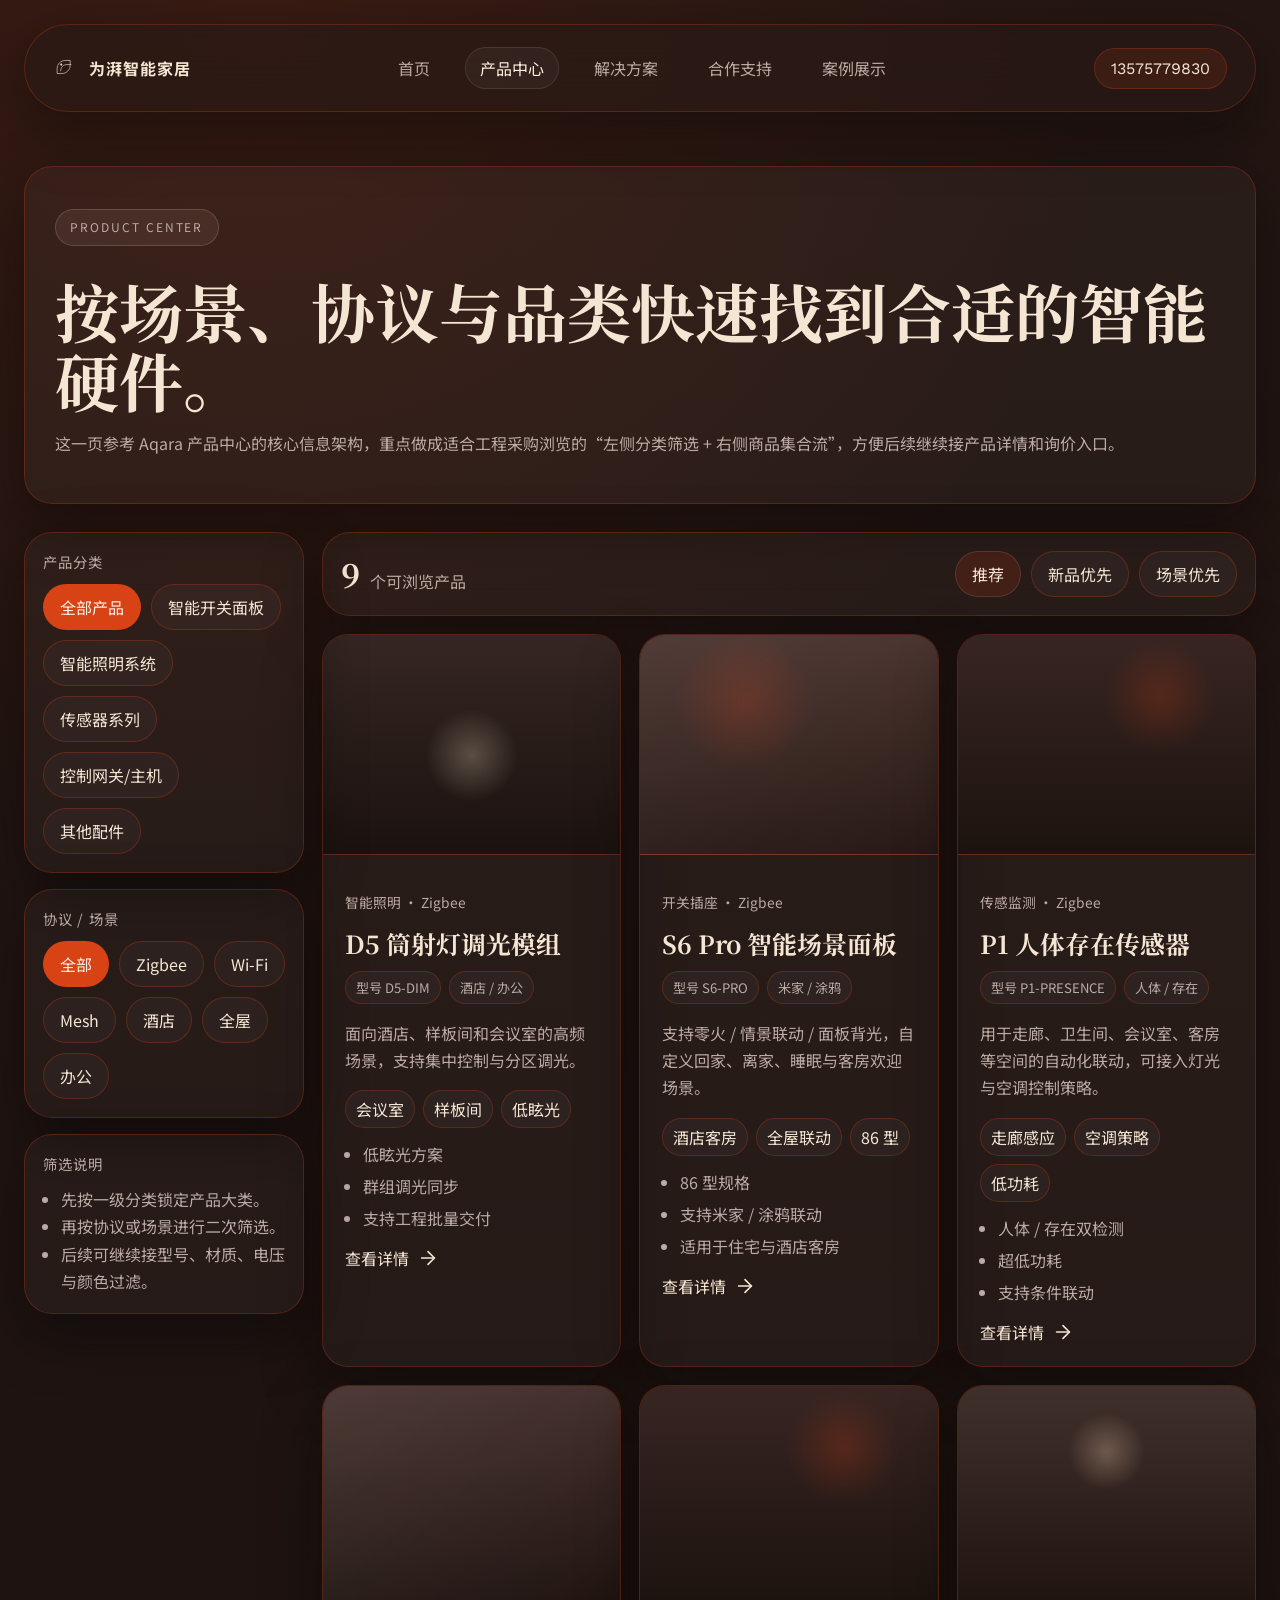
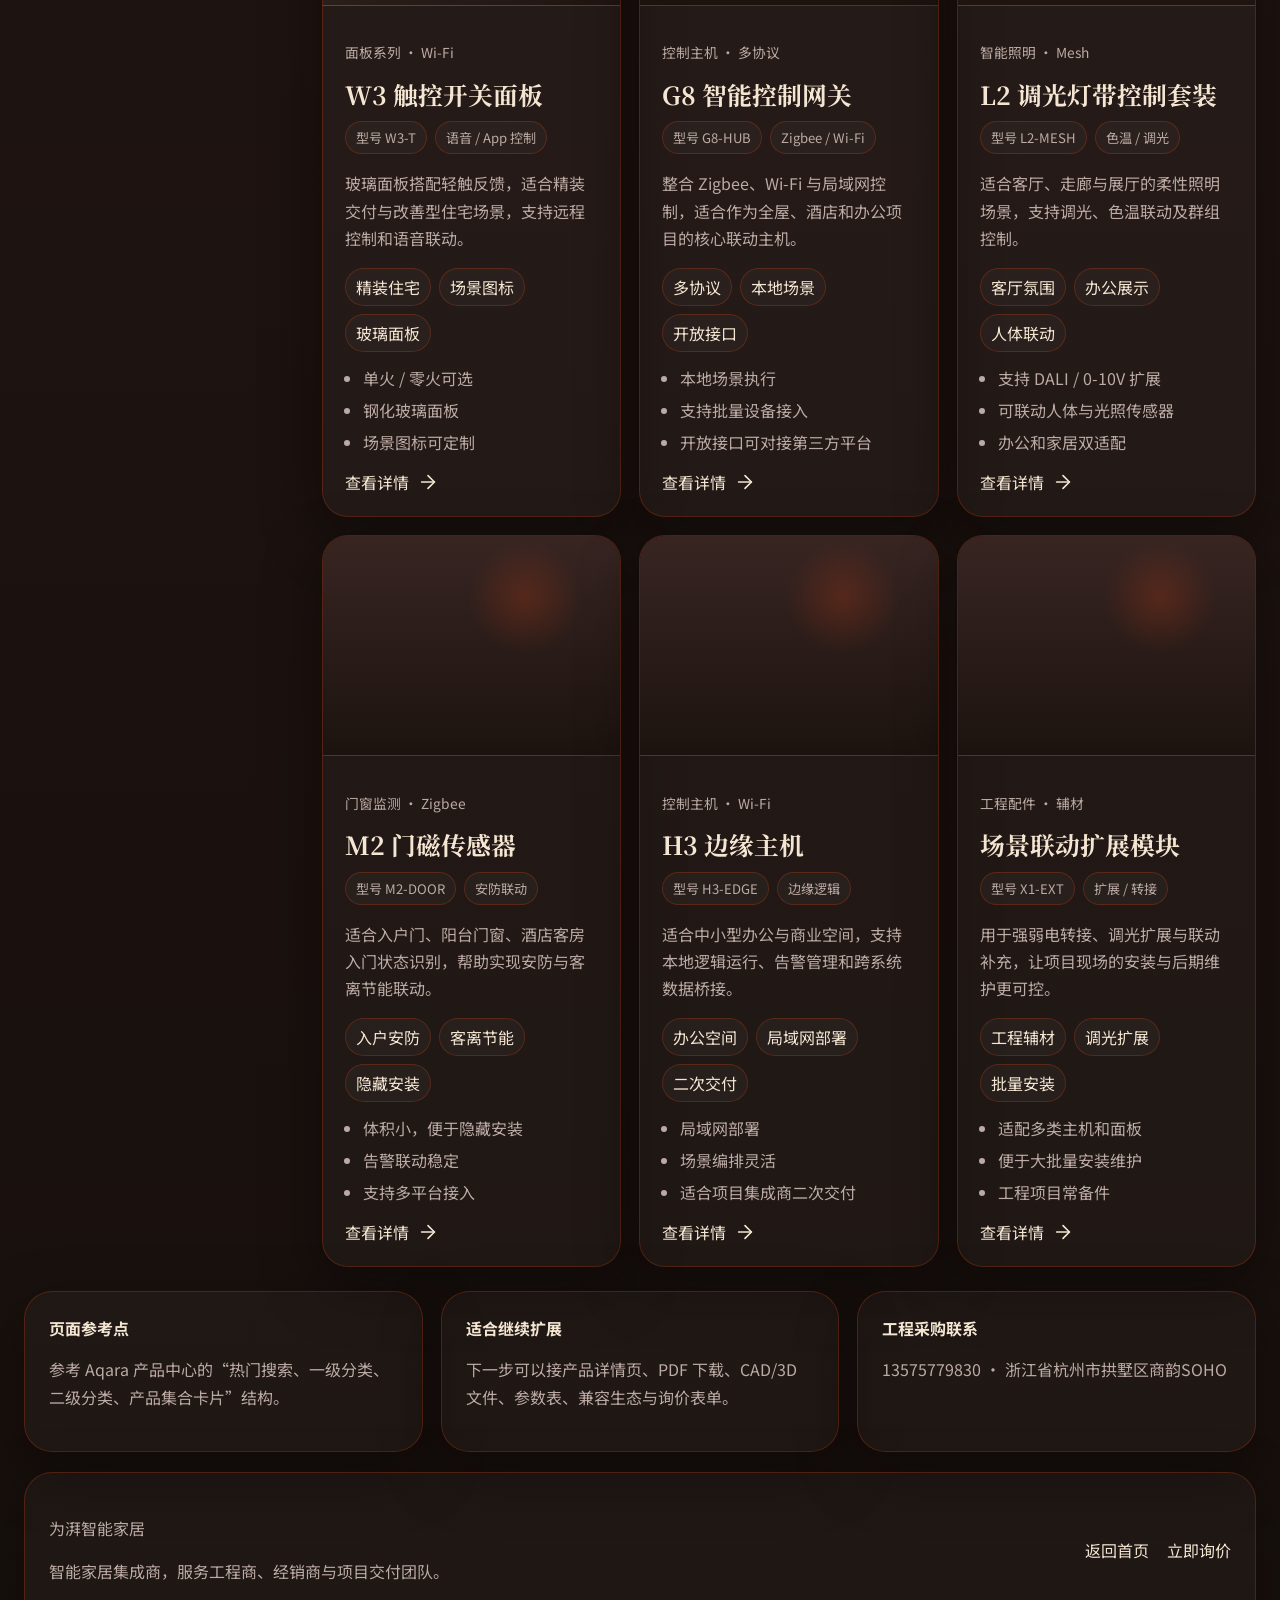
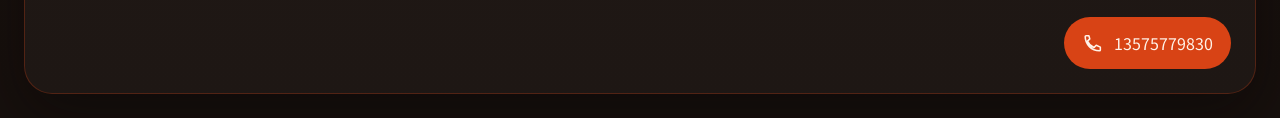
==== commit 859e842f: "Align top navigation tab styles" ====
--- a/products.html
+++ b/products.html
@@ -8,7 +8,7 @@
   <meta name="keywords" content="产品中心,智能开关,智能照明,传感器,网关,智能家居集成商">
   <link rel="preconnect" href="https://fonts.googleapis.com">
   <link rel="preconnect" href="https://fonts.gstatic.com" crossorigin>
-  <link href="https://fonts.googleapis.com/css2?family=Noto+Sans+SC:wght@400;500;700&family=Noto+Serif+SC:wght@500;700&family=Playfair+Display:wght@600;700&display=swap" rel="stylesheet">
+  <link href="https://fonts.googleapis.com/css2?family=Noto+Sans+SC:wght@400;500;700&family=Noto+Serif+SC:wght@500;700&family=Playfair+Display:wght@600;700&family=Work+Sans:wght@400;500;600;700&display=swap" rel="stylesheet">
   <link rel="stylesheet" href="./products.css">
 </head>
 <body>
--- a/products.css
+++ b/products.css
@@ -11,6 +11,7 @@
   --shadow: 0 20px 60px rgba(7, 4, 4, 0.45);
   --display: "Noto Serif SC", "Playfair Display", serif;
   --body: "Noto Sans SC", system-ui, sans-serif;
+  --nav-body: "Work Sans", "Noto Sans SC", sans-serif;
 }
 
 * { box-sizing: border-box; }
@@ -58,7 +59,8 @@
 
 .catalog-brand {
   font-weight: 700;
-  letter-spacing: 0.05em;
+  letter-spacing: 0.06em;
+  font-family: var(--nav-body);
 }
 
 .catalog-brand svg,
@@ -66,26 +68,27 @@
 .product-card a svg,
 .float-call svg,
 .catalog-menu-toggle svg {
-  width: 20px;
-  height: 20px;
+  width: 22px;
+  height: 22px;
 }
 
 .catalog-nav {
   justify-content: center;
   gap: 20px;
   color: var(--muted);
+  font-family: var(--nav-body);
 }
 
 .catalog-nav a {
   padding: 8px 14px;
   border: 1px solid transparent;
   border-radius: 999px;
-  transition: color 0.25s ease, opacity 0.25s ease, background 0.25s ease, border-color 0.25s ease;
+  transition: color 0.25s ease, opacity 0.25s ease;
 }
 
 .catalog-nav a.is-active,
 .catalog-nav a:hover {
-  color: var(--ink);
+  color: #fff1df;
   border-color: rgba(255, 204, 188, 0.12);
   background: rgba(255, 255, 255, 0.04);
 }
@@ -105,6 +108,7 @@
   border: 1px solid var(--line);
   background: rgba(216, 67, 21, 0.12);
   color: var(--ink);
+  font-family: var(--nav-body);
 }
 
 .catalog-menu-toggle {
